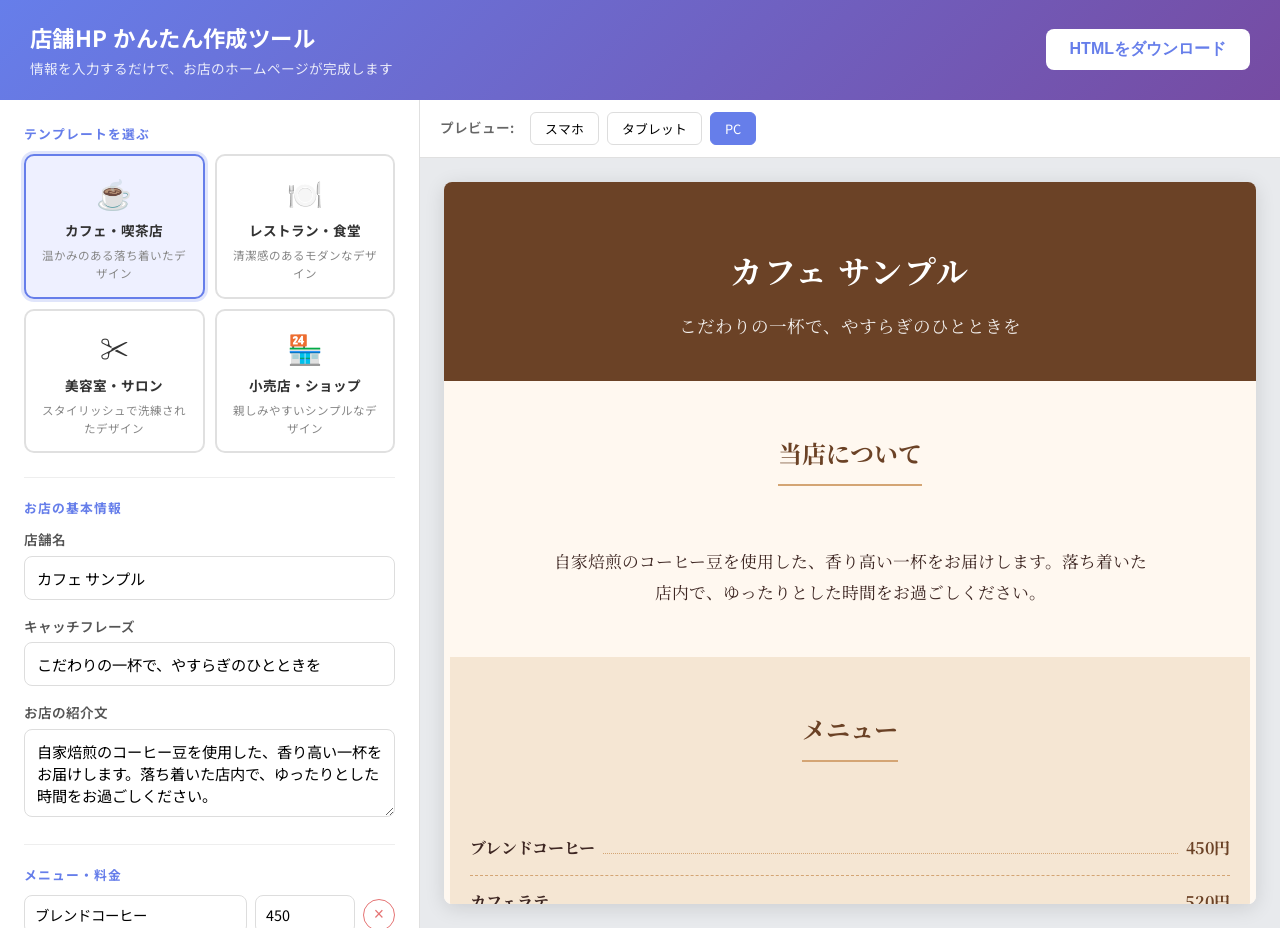
==== builder/index.html @ 8ee9d1b9 "feat: 小規模店舗向けHP簡単作成ツールを追加 ブラウザだけで動作する店舗向けホームページビルダーを実装。 - 4種類のテンプレート（カフェ、レストラン、美容室、小売店） - リアルタイムプレビュ" ====
<!DOCTYPE html>
<html lang="ja">
<head>
  <meta charset="UTF-8">
  <meta name="viewport" content="width=device-width, initial-scale=1.0">
  <title>店舗HP かんたん作成ツール</title>
  <link rel="preconnect" href="https://fonts.googleapis.com">
  <link href="https://fonts.googleapis.com/css2?family=Noto+Sans+JP:wght@400;600;700&display=swap" rel="stylesheet">
  <link rel="stylesheet" href="style.css">
</head>
<body>

  <!-- ヘッダー -->
  <header class="builder-header">
    <div>
      <h1>店舗HP かんたん作成ツール</h1>
      <div class="subtitle">情報を入力するだけで、お店のホームページが完成します</div>
    </div>
    <button id="download-btn" class="download-btn">HTMLをダウンロード</button>
  </header>

  <div class="builder-main">
    <!-- 左: 入力フォーム -->
    <aside class="form-panel">

      <!-- テンプレート選択 -->
      <div class="section-label">テンプレートを選ぶ</div>
      <div id="template-selector" class="template-grid"></div>

      <hr class="form-divider">

      <!-- 基本情報 -->
      <div class="section-label">お店の基本情報</div>

      <div class="form-group">
        <label for="shop-name">店舗名</label>
        <input type="text" id="shop-name" placeholder="例: カフェ ひだまり">
      </div>

      <div class="form-group">
        <label for="catchphrase">キャッチフレーズ</label>
        <input type="text" id="catchphrase" placeholder="例: こだわりの一杯で、やすらぎのひとときを">
      </div>

      <div class="form-group">
        <label for="shop-description">お店の紹介文</label>
        <textarea id="shop-description" rows="3" placeholder="お店の特徴やこだわりを書いてください"></textarea>
      </div>

      <hr class="form-divider">

      <!-- メニュー・料金 -->
      <div class="section-label">メニュー・料金</div>
      <div id="menu-items"></div>
      <button type="button" id="add-menu-btn" class="add-menu-btn">+ メニューを追加</button>

      <hr class="form-divider">

      <!-- 店舗情報 -->
      <div class="section-label">アクセス・営業情報</div>

      <div class="form-group">
        <label for="address">住所</label>
        <input type="text" id="address" placeholder="例: 東京都渋谷区○○1-2-3">
      </div>

      <div class="form-group">
        <label for="phone">電話番号</label>
        <input type="text" id="phone" placeholder="例: 03-1234-5678">
      </div>

      <div class="form-group">
        <label for="hours">営業時間</label>
        <input type="text" id="hours" placeholder="例: 10:00〜20:00">
      </div>

      <div class="form-group">
        <label for="closed">定休日</label>
        <input type="text" id="closed" placeholder="例: 毎週水曜日">
      </div>

    </aside>

    <!-- 右: プレビュー -->
    <section class="preview-panel">
      <div class="preview-toolbar">
        <span>プレビュー:</span>
        <button id="preview-mobile-btn" class="preview-size-btn">スマホ</button>
        <button id="preview-tablet-btn" class="preview-size-btn">タブレット</button>
        <button id="preview-pc-btn" class="preview-size-btn active">PC</button>
      </div>
      <div class="preview-container">
        <div id="preview-frame" class="preview-frame preview-pc"></div>
      </div>
    </section>
  </div>

  <script src="templates.js"></script>
  <script src="builder.js"></script>
</body>
</html>
---- builder/style.css ----
/* ==========================================
   店舗HP ビルダー - スタイル
   ========================================== */

/* リセット & 基本 */
*, *::before, *::after { margin: 0; padding: 0; box-sizing: border-box; }
body {
  font-family: 'Noto Sans JP', -apple-system, BlinkMacSystemFont, sans-serif;
  background: #f0f2f5;
  color: #333;
  line-height: 1.6;
}

/* ==========================================
   ヘッダー
   ========================================== */
.builder-header {
  background: linear-gradient(135deg, #667eea 0%, #764ba2 100%);
  color: #fff;
  padding: 20px 30px;
  display: flex;
  align-items: center;
  justify-content: space-between;
  box-shadow: 0 2px 10px rgba(0, 0, 0, 0.15);
}
.builder-header h1 {
  font-size: 1.4em;
  font-weight: 700;
  letter-spacing: 0.02em;
}
.builder-header .subtitle {
  font-size: 0.85em;
  opacity: 0.85;
  margin-top: 2px;
}
.download-btn {
  background: #fff;
  color: #667eea;
  border: none;
  padding: 10px 24px;
  border-radius: 8px;
  font-size: 1em;
  font-weight: 700;
  cursor: pointer;
  transition: transform 0.15s, box-shadow 0.15s;
}
.download-btn:hover {
  transform: translateY(-1px);
  box-shadow: 0 4px 12px rgba(0, 0, 0, 0.2);
}

/* ==========================================
   メインレイアウト（左：フォーム / 右：プレビュー）
   ========================================== */
.builder-main {
  display: flex;
  height: calc(100vh - 72px);
}

/* 左サイドバー（入力フォーム） */
.form-panel {
  width: 420px;
  min-width: 360px;
  background: #fff;
  overflow-y: auto;
  border-right: 1px solid #e0e0e0;
  padding: 24px;
}

/* 右エリア（プレビュー） */
.preview-panel {
  flex: 1;
  display: flex;
  flex-direction: column;
  background: #e8eaed;
}

/* ==========================================
   テンプレート選択
   ========================================== */
.section-label {
  font-size: 0.8em;
  font-weight: 700;
  color: #667eea;
  text-transform: uppercase;
  letter-spacing: 0.08em;
  margin-bottom: 10px;
}
.template-grid {
  display: grid;
  grid-template-columns: 1fr 1fr;
  gap: 10px;
  margin-bottom: 24px;
}
.template-card {
  border: 2px solid #e0e0e0;
  border-radius: 10px;
  padding: 14px 12px;
  text-align: center;
  cursor: pointer;
  transition: border-color 0.2s, background 0.2s, transform 0.15s;
  display: flex;
  flex-direction: column;
  align-items: center;
  gap: 4px;
}
.template-card:hover {
  border-color: #667eea;
  background: #f8f7ff;
  transform: translateY(-1px);
}
.template-card.selected {
  border-color: #667eea;
  background: #eef0ff;
  box-shadow: 0 0 0 3px rgba(102, 126, 234, 0.2);
}
.template-icon { font-size: 1.8em; }
.template-card strong { font-size: 0.85em; }
.template-card small { font-size: 0.72em; color: #888; }

/* ==========================================
   フォーム
   ========================================== */
.form-group {
  margin-bottom: 16px;
}
.form-group label {
  display: block;
  font-size: 0.85em;
  font-weight: 600;
  color: #555;
  margin-bottom: 5px;
}
.form-group input,
.form-group textarea {
  width: 100%;
  padding: 10px 12px;
  border: 1.5px solid #ddd;
  border-radius: 8px;
  font-size: 0.95em;
  font-family: inherit;
  transition: border-color 0.2s;
}
.form-group input:focus,
.form-group textarea:focus {
  outline: none;
  border-color: #667eea;
  box-shadow: 0 0 0 3px rgba(102, 126, 234, 0.12);
}
.form-group textarea { resize: vertical; min-height: 80px; }

.form-divider {
  border: none;
  border-top: 1px solid #eee;
  margin: 20px 0;
}

/* メニュー項目 */
.menu-item-row {
  display: flex;
  gap: 8px;
  margin-bottom: 8px;
  align-items: center;
}
.menu-item-row input {
  flex: 1;
  padding: 8px 10px;
  border: 1.5px solid #ddd;
  border-radius: 8px;
  font-size: 0.9em;
  font-family: inherit;
}
.menu-item-row input:focus {
  outline: none;
  border-color: #667eea;
}
.menu-item-row .menu-price { max-width: 100px; }
.remove-menu-btn {
  background: none;
  border: 1.5px solid #e57373;
  color: #e57373;
  width: 32px;
  height: 32px;
  border-radius: 50%;
  font-size: 1.1em;
  cursor: pointer;
  transition: background 0.2s, color 0.2s;
  flex-shrink: 0;
  display: flex;
  align-items: center;
  justify-content: center;
}
.remove-menu-btn:hover {
  background: #e57373;
  color: #fff;
}
.add-menu-btn {
  width: 100%;
  padding: 8px;
  border: 2px dashed #bbb;
  border-radius: 8px;
  background: transparent;
  color: #888;
  font-size: 0.9em;
  cursor: pointer;
  transition: border-color 0.2s, color 0.2s;
  font-family: inherit;
}
.add-menu-btn:hover {
  border-color: #667eea;
  color: #667eea;
}

/* ==========================================
   プレビューエリア
   ========================================== */
.preview-toolbar {
  display: flex;
  align-items: center;
  gap: 8px;
  padding: 12px 20px;
  background: #fff;
  border-bottom: 1px solid #e0e0e0;
}
.preview-toolbar span {
  font-size: 0.85em;
  font-weight: 600;
  color: #666;
  margin-right: 8px;
}
.preview-size-btn {
  padding: 6px 14px;
  border: 1.5px solid #ddd;
  border-radius: 6px;
  background: #fff;
  font-size: 0.8em;
  cursor: pointer;
  transition: background 0.2s, border-color 0.2s;
  font-family: inherit;
}
.preview-size-btn:hover { border-color: #667eea; }
.preview-size-btn.active {
  background: #667eea;
  color: #fff;
  border-color: #667eea;
}

.preview-container {
  flex: 1;
  display: flex;
  justify-content: center;
  align-items: flex-start;
  padding: 24px;
  overflow: auto;
}
.preview-frame {
  background: #fff;
  border-radius: 8px;
  box-shadow: 0 4px 20px rgba(0, 0, 0, 0.12);
  overflow: hidden;
  transition: width 0.3s;
}
.preview-frame iframe {
  width: 100%;
  height: 100%;
  border: none;
  display: block;
}
.preview-pc { width: 100%; height: 100%; }
.preview-tablet { width: 768px; height: 100%; }
.preview-mobile { width: 375px; height: 100%; }

/* ==========================================
   トースト通知
   ========================================== */
.toast {
  position: fixed;
  bottom: 30px;
  left: 50%;
  transform: translateX(-50%) translateY(20px);
  background: #333;
  color: #fff;
  padding: 12px 28px;
  border-radius: 8px;
  font-size: 0.95em;
  opacity: 0;
  transition: opacity 0.3s, transform 0.3s;
  z-index: 9999;
  pointer-events: none;
}
.toast.show {
  opacity: 1;
  transform: translateX(-50%) translateY(0);
}

/* ==========================================
   レスポンシブ
   ========================================== */
@media (max-width: 900px) {
  .builder-main {
    flex-direction: column;
    height: auto;
  }
  .form-panel {
    width: 100%;
    min-width: 0;
    border-right: none;
    border-bottom: 1px solid #e0e0e0;
    max-height: 50vh;
  }
  .preview-panel { min-height: 60vh; }
  .preview-frame { width: 100% !important; }
  .builder-header { flex-direction: column; gap: 12px; text-align: center; }
}
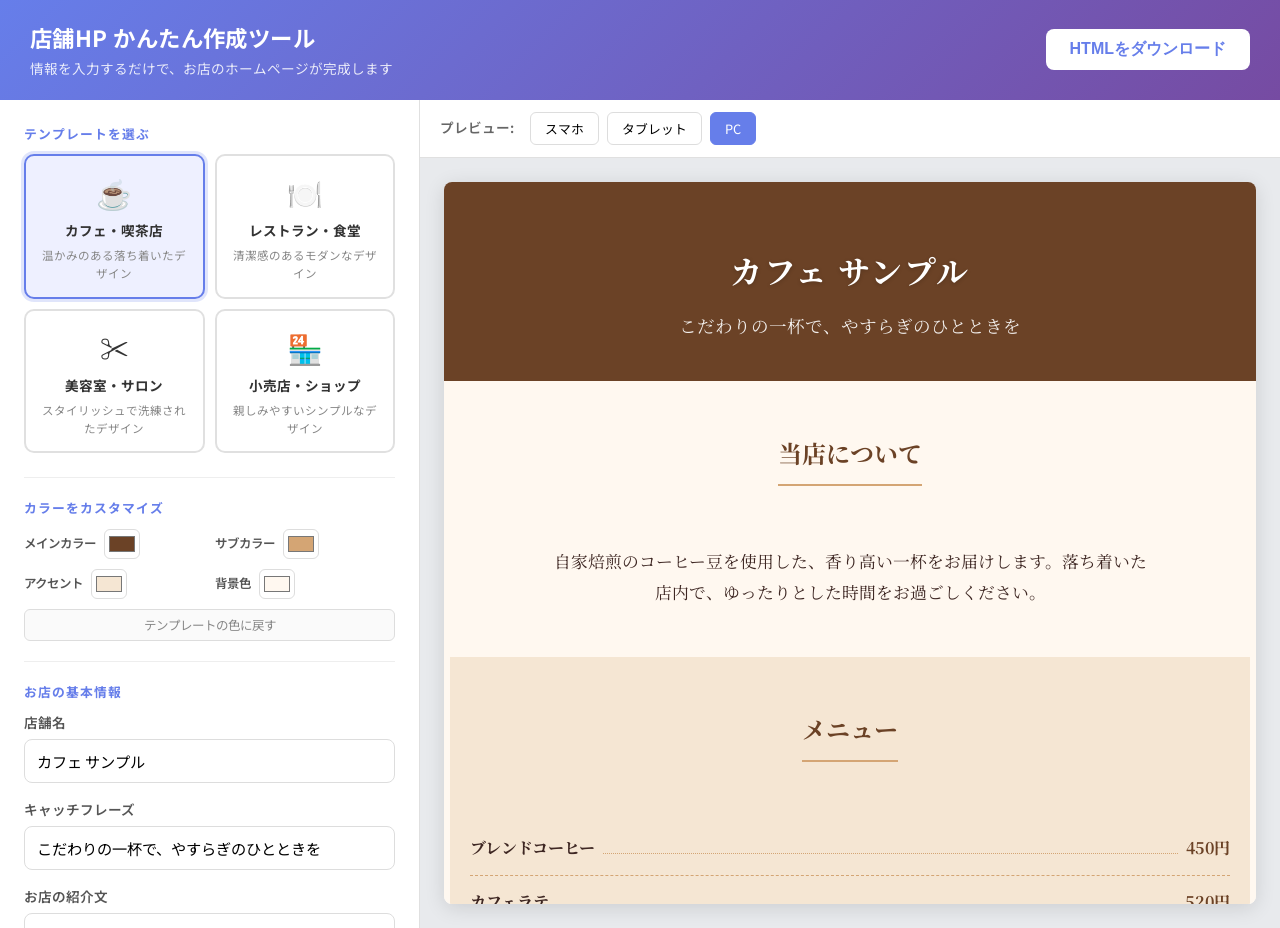
==== commit 53304c7e: "feat: 画像アップロード・Google Maps・SNSリンク・カラーカスタマイズを追加 4つの改善機能を実装: - 画像アップロード: ヘッダー画像・店舗写真をドラッグ&クリックで設定 - Go" ====
--- a/builder/index.html
+++ b/builder/index.html
@@ -29,6 +29,30 @@
 
       <hr class="form-divider">
 
+      <!-- カラーカスタマイズ -->
+      <div class="section-label">カラーをカスタマイズ</div>
+      <div class="color-grid">
+        <div class="color-item">
+          <label for="color-primary">メインカラー</label>
+          <input type="color" id="color-primary" value="#6B4226">
+        </div>
+        <div class="color-item">
+          <label for="color-secondary">サブカラー</label>
+          <input type="color" id="color-secondary" value="#D4A574">
+        </div>
+        <div class="color-item">
+          <label for="color-accent">アクセント</label>
+          <input type="color" id="color-accent" value="#F5E6D3">
+        </div>
+        <div class="color-item">
+          <label for="color-background">背景色</label>
+          <input type="color" id="color-background" value="#FFF8F0">
+        </div>
+      </div>
+      <button type="button" id="reset-colors-btn" class="reset-colors-btn">テンプレートの色に戻す</button>
+
+      <hr class="form-divider">
+
       <!-- 基本情報 -->
       <div class="section-label">お店の基本情報</div>
 
@@ -49,6 +73,39 @@
 
       <hr class="form-divider">
 
+      <!-- 画像アップロード -->
+      <div class="section-label">写真を設定</div>
+
+      <div class="form-group">
+        <label>ヘッダー画像</label>
+        <div class="image-upload-area" id="header-image-area">
+          <input type="file" id="header-image-input" accept="image/*" hidden>
+          <div class="image-upload-placeholder" id="header-image-placeholder">
+            <span class="image-upload-icon">&#128247;</span>
+            <span>クリックして画像を選択</span>
+            <small>推奨: 横長（1200x400px程度）</small>
+          </div>
+          <img id="header-image-preview" class="image-preview" hidden>
+          <button type="button" class="image-remove-btn" id="header-image-remove" hidden>画像を削除</button>
+        </div>
+      </div>
+
+      <div class="form-group">
+        <label>お店の写真</label>
+        <div class="image-upload-area" id="shop-image-area">
+          <input type="file" id="shop-image-input" accept="image/*" hidden>
+          <div class="image-upload-placeholder" id="shop-image-placeholder">
+            <span class="image-upload-icon">&#128247;</span>
+            <span>クリックして画像を選択</span>
+            <small>推奨: 横長（800x500px程度）</small>
+          </div>
+          <img id="shop-image-preview" class="image-preview" hidden>
+          <button type="button" class="image-remove-btn" id="shop-image-remove" hidden>画像を削除</button>
+        </div>
+      </div>
+
+      <hr class="form-divider">
+
       <!-- メニュー・料金 -->
       <div class="section-label">メニュー・料金</div>
       <div id="menu-items"></div>
@@ -65,6 +122,13 @@
       </div>
 
       <div class="form-group">
+        <label class="checkbox-label">
+          <input type="checkbox" id="show-map" checked>
+          Google Mapsを表示する
+        </label>
+      </div>
+
+      <div class="form-group">
         <label for="phone">電話番号</label>
         <input type="text" id="phone" placeholder="例: 03-1234-5678">
       </div>
@@ -77,6 +141,39 @@
       <div class="form-group">
         <label for="closed">定休日</label>
         <input type="text" id="closed" placeholder="例: 毎週水曜日">
+      </div>
+
+      <hr class="form-divider">
+
+      <!-- SNSリンク -->
+      <div class="section-label">SNSリンク</div>
+
+      <div class="form-group sns-group">
+        <label for="sns-instagram">
+          <span class="sns-icon sns-instagram-icon">&#9679;</span> Instagram
+        </label>
+        <input type="url" id="sns-instagram" placeholder="https://instagram.com/yourshop">
+      </div>
+
+      <div class="form-group sns-group">
+        <label for="sns-x">
+          <span class="sns-icon sns-x-icon">X</span> X (Twitter)
+        </label>
+        <input type="url" id="sns-x" placeholder="https://x.com/yourshop">
+      </div>
+
+      <div class="form-group sns-group">
+        <label for="sns-line">
+          <span class="sns-icon sns-line-icon">L</span> LINE
+        </label>
+        <input type="url" id="sns-line" placeholder="https://line.me/R/ti/p/@yourshop">
+      </div>
+
+      <div class="form-group sns-group">
+        <label for="sns-facebook">
+          <span class="sns-icon sns-facebook-icon">f</span> Facebook
+        </label>
+        <input type="url" id="sns-facebook" placeholder="https://facebook.com/yourshop">
       </div>
 
     </aside>
--- a/builder/style.css
+++ b/builder/style.css
@@ -119,6 +119,55 @@
 .template-card small { font-size: 0.72em; color: #888; }
 
 /* ==========================================
+   カラーカスタマイズ
+   ========================================== */
+.color-grid {
+  display: grid;
+  grid-template-columns: 1fr 1fr;
+  gap: 10px;
+  margin-bottom: 10px;
+}
+.color-item {
+  display: flex;
+  align-items: center;
+  gap: 8px;
+}
+.color-item label {
+  font-size: 0.78em;
+  color: #555;
+  font-weight: 600;
+  white-space: nowrap;
+}
+.color-item input[type="color"] {
+  width: 36px;
+  height: 30px;
+  border: 1.5px solid #ddd;
+  border-radius: 6px;
+  padding: 2px;
+  cursor: pointer;
+  background: #fff;
+}
+.color-item input[type="color"]:hover {
+  border-color: #667eea;
+}
+.reset-colors-btn {
+  width: 100%;
+  padding: 6px;
+  border: 1px solid #ddd;
+  border-radius: 6px;
+  background: #fafafa;
+  color: #888;
+  font-size: 0.78em;
+  cursor: pointer;
+  font-family: inherit;
+  transition: background 0.2s, color 0.2s;
+}
+.reset-colors-btn:hover {
+  background: #f0f0f0;
+  color: #555;
+}
+
+/* ==========================================
    フォーム
    ========================================== */
 .form-group {
@@ -131,7 +180,8 @@
   color: #555;
   margin-bottom: 5px;
 }
-.form-group input,
+.form-group input[type="text"],
+.form-group input[type="url"],
 .form-group textarea {
   width: 100%;
   padding: 10px 12px;
@@ -141,7 +191,8 @@
   font-family: inherit;
   transition: border-color 0.2s;
 }
-.form-group input:focus,
+.form-group input[type="text"]:focus,
+.form-group input[type="url"]:focus,
 .form-group textarea:focus {
   outline: none;
   border-color: #667eea;
@@ -153,6 +204,110 @@
   border: none;
   border-top: 1px solid #eee;
   margin: 20px 0;
+}
+
+/* チェックボックス */
+.checkbox-label {
+  display: flex !important;
+  align-items: center;
+  gap: 6px;
+  cursor: pointer;
+  font-size: 0.88em !important;
+}
+.checkbox-label input[type="checkbox"] {
+  width: 16px;
+  height: 16px;
+  accent-color: #667eea;
+}
+
+/* ==========================================
+   画像アップロード
+   ========================================== */
+.image-upload-area {
+  border: 2px dashed #ddd;
+  border-radius: 10px;
+  overflow: hidden;
+  cursor: pointer;
+  transition: border-color 0.2s;
+  position: relative;
+}
+.image-upload-area:hover {
+  border-color: #667eea;
+}
+.image-upload-placeholder {
+  padding: 20px;
+  text-align: center;
+  color: #999;
+  display: flex;
+  flex-direction: column;
+  align-items: center;
+  gap: 4px;
+}
+.image-upload-icon {
+  font-size: 2em;
+}
+.image-upload-placeholder span {
+  font-size: 0.85em;
+}
+.image-upload-placeholder small {
+  font-size: 0.72em;
+  color: #bbb;
+}
+.image-preview {
+  width: 100%;
+  display: block;
+  object-fit: cover;
+  max-height: 180px;
+}
+.image-remove-btn {
+  display: block;
+  width: 100%;
+  padding: 6px;
+  border: none;
+  background: #e57373;
+  color: #fff;
+  font-size: 0.8em;
+  cursor: pointer;
+  font-family: inherit;
+  transition: background 0.2s;
+}
+.image-remove-btn:hover {
+  background: #d32f2f;
+}
+
+/* ==========================================
+   SNSリンク
+   ========================================== */
+.sns-group label {
+  display: flex !important;
+  align-items: center;
+  gap: 6px;
+}
+.sns-icon {
+  display: inline-flex;
+  align-items: center;
+  justify-content: center;
+  width: 20px;
+  height: 20px;
+  border-radius: 4px;
+  font-size: 0.65em;
+  font-weight: 700;
+  color: #fff;
+}
+.sns-instagram-icon {
+  background: linear-gradient(135deg, #f09433, #e6683c, #dc2743, #cc2366, #bc1888);
+}
+.sns-x-icon {
+  background: #000;
+  font-size: 0.7em;
+}
+.sns-line-icon {
+  background: #06C755;
+  font-size: 0.72em;
+}
+.sns-facebook-icon {
+  background: #1877F2;
+  font-size: 0.72em;
 }
 
 /* メニュー項目 */
